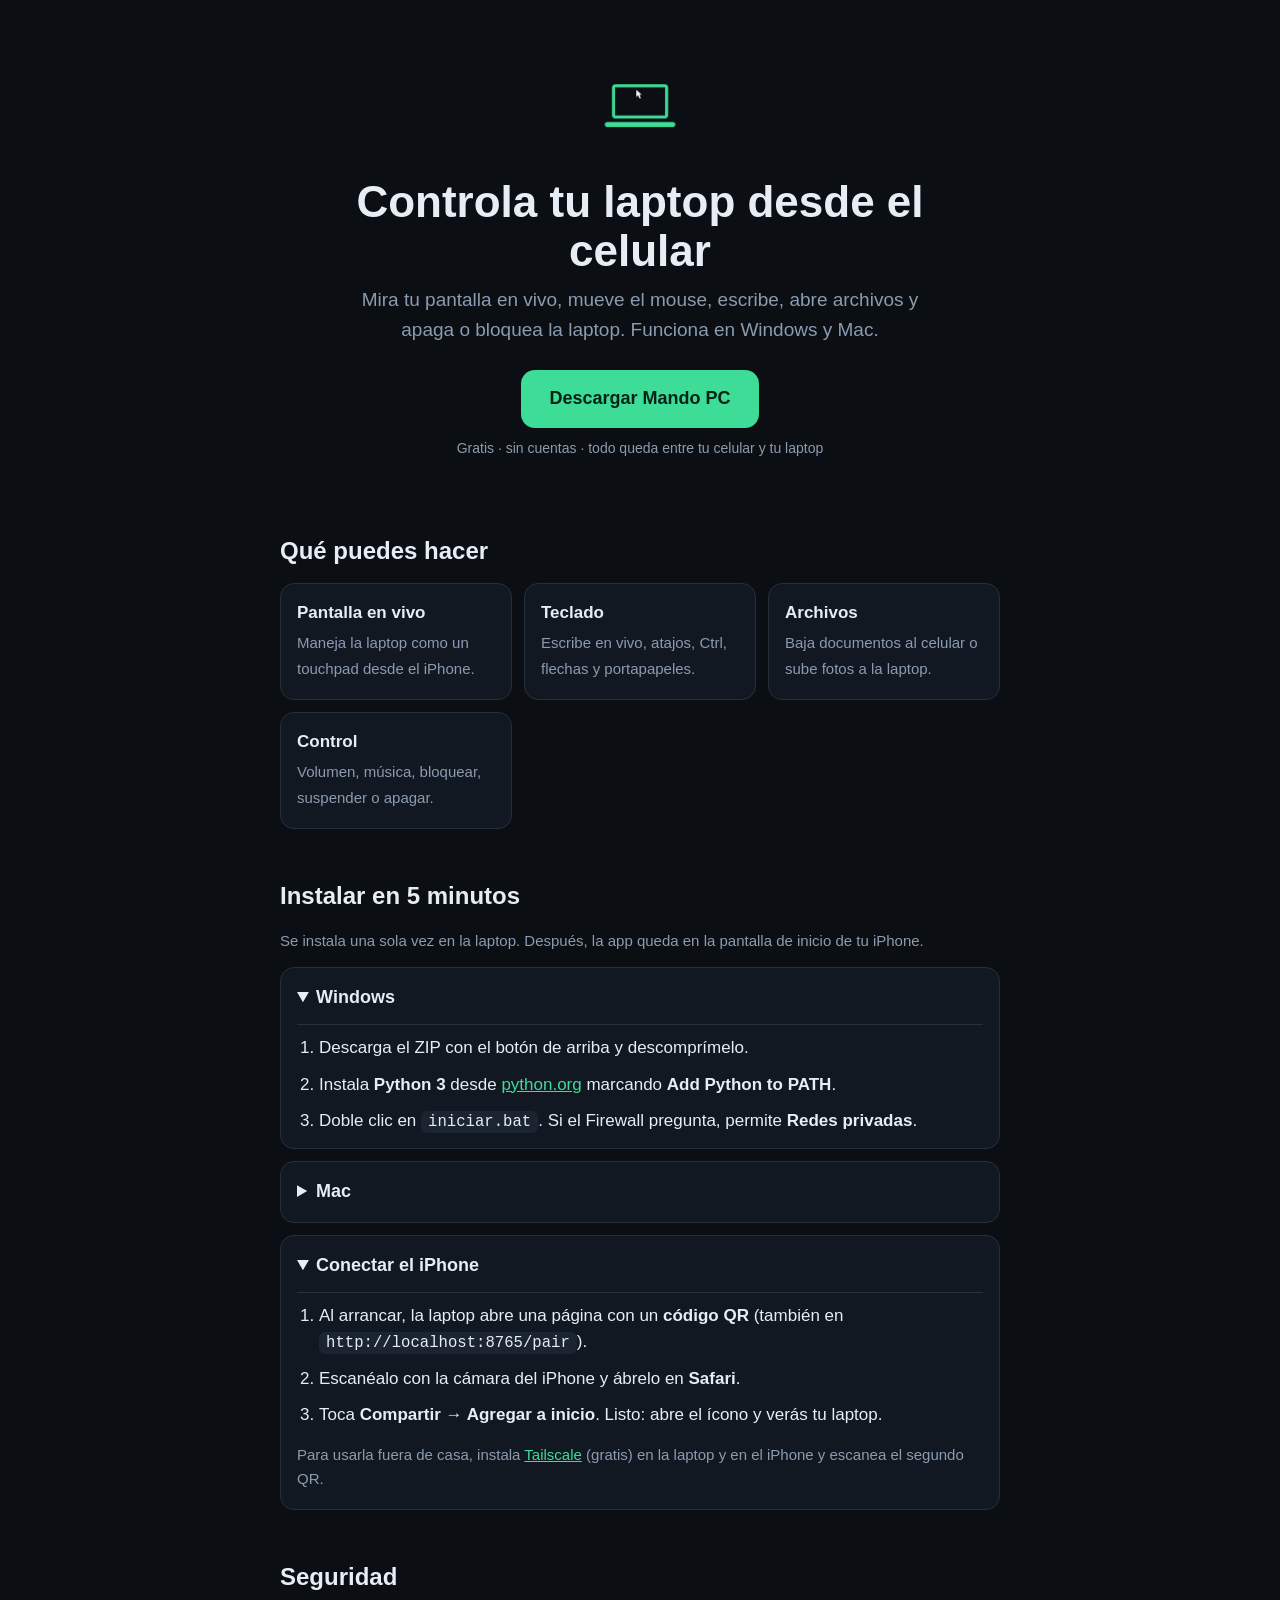
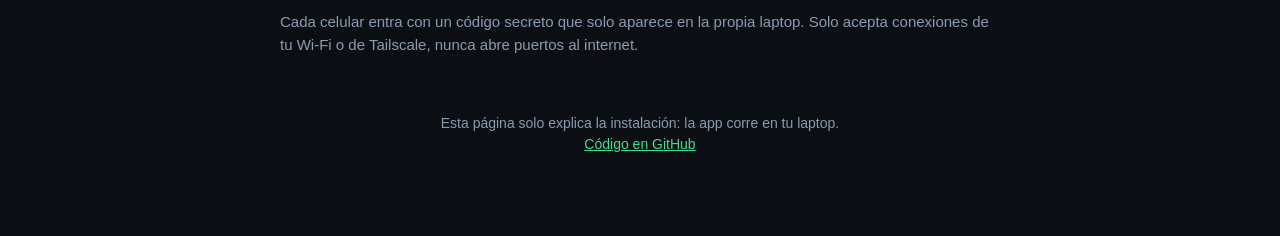
==== landing/index.html @ 9b5ba599 "Página de instalación para Netlify (landing) y netlify.toml Co-Authored-By: Claude Sonnet 5.5 <norep" ====
<!doctype html>
<html lang="es">
<head>
<meta charset="utf-8">
<meta name="viewport" content="width=device-width,initial-scale=1">
<meta name="theme-color" content="#0b0f14">
<meta name="description" content="Mando PC: controla tu laptop desde el celular. Pantalla en vivo, teclado, archivos y más. Instalación en 5 minutos para Windows y Mac.">
<link rel="icon" href="icon.png">
<title>Mando PC — controla tu laptop desde el celular</title>
<style>
:root{--bg:#0b0f14;--panel:#121821;--bd:#243040;--tx:#e6edf5;--mut:#8b9bb0;--ac:#3ddc97;--ac-tx:#06231a}
*{box-sizing:border-box}
body{margin:0;background:var(--bg);color:var(--tx);font:17px/1.55 -apple-system,BlinkMacSystemFont,"Segoe UI",Roboto,sans-serif}
main{max-width:760px;margin:0 auto;padding:40px 20px 80px}
header{text-align:center;padding:20px 0 10px}
header img{width:92px;height:92px;border-radius:22px}
h1{font-size:clamp(30px,6vw,44px);line-height:1.1;margin:18px 0 10px}
.lead{color:var(--mut);font-size:19px;max-width:560px;margin:0 auto}
.btn{display:inline-block;margin-top:26px;background:var(--ac);color:var(--ac-tx);font-weight:700;text-decoration:none;padding:15px 28px;border-radius:14px;font-size:18px}
.btn:active{filter:brightness(.9)}
.sub{color:var(--mut);font-size:14px;margin-top:10px}
h2{font-size:24px;margin:48px 0 14px}
.grid{display:grid;gap:12px;grid-template-columns:repeat(auto-fit,minmax(220px,1fr))}
.card{background:var(--panel);border:1px solid var(--bd);border-radius:14px;padding:16px}
.card b{display:block;margin-bottom:4px}
.card span{color:var(--mut);font-size:15px}
ol{padding-left:22px;margin:0}
li{margin:10px 0}
details{background:var(--panel);border:1px solid var(--bd);border-radius:14px;padding:4px 16px;margin:12px 0}
summary{cursor:pointer;font-weight:700;padding:12px 0;font-size:18px}
details[open] summary{border-bottom:1px solid var(--bd);margin-bottom:8px}
code{background:#1b2531;border-radius:6px;padding:2px 7px;font-size:.92em}
.note{color:var(--mut);font-size:15px}
footer{margin-top:56px;color:var(--mut);font-size:14px;text-align:center}
a{color:var(--ac)}
</style>
</head>
<body>
<main>
  <header>
    <img src="icon.png" alt="Mando PC" width="92" height="92">
    <h1>Controla tu laptop desde el celular</h1>
    <p class="lead">Mira tu pantalla en vivo, mueve el mouse, escribe, abre archivos y apaga o bloquea la laptop. Funciona en Windows y Mac.</p>
    <a class="btn" href="https://github.com/NBARILLAS28/connect-ai-qpp/archive/refs/heads/main.zip">Descargar Mando PC</a>
    <p class="sub">Gratis · sin cuentas · todo queda entre tu celular y tu laptop</p>
  </header>

  <h2>Qué puedes hacer</h2>
  <div class="grid">
    <div class="card"><b>Pantalla en vivo</b><span>Maneja la laptop como un touchpad desde el iPhone.</span></div>
    <div class="card"><b>Teclado</b><span>Escribe en vivo, atajos, Ctrl, flechas y portapapeles.</span></div>
    <div class="card"><b>Archivos</b><span>Baja documentos al celular o sube fotos a la laptop.</span></div>
    <div class="card"><b>Control</b><span>Volumen, música, bloquear, suspender o apagar.</span></div>
  </div>

  <h2>Instalar en 5 minutos</h2>
  <p class="note">Se instala una sola vez en la laptop. Después, la app queda en la pantalla de inicio de tu iPhone.</p>

  <details open>
    <summary>Windows</summary>
    <ol>
      <li>Descarga el ZIP con el botón de arriba y descomprímelo.</li>
      <li>Instala <b>Python 3</b> desde <a href="https://www.python.org/downloads/">python.org</a> marcando <b>Add Python to PATH</b>.</li>
      <li>Doble clic en <code>iniciar.bat</code>. Si el Firewall pregunta, permite <b>Redes privadas</b>.</li>
    </ol>
  </details>

  <details>
    <summary>Mac</summary>
    <ol>
      <li>Descarga el ZIP con el botón de arriba y descomprímelo.</li>
      <li>Si no tienes Python 3, abre <b>Terminal</b>, escribe <code>python3</code> y acepta la instalación que ofrece macOS.</li>
      <li>Doble clic en <code>iniciar.command</code> (si lo bloquea: clic derecho → Abrir).</li>
      <li>Acepta los permisos <b>Grabación de pantalla</b> y <b>Accesibilidad</b> en Ajustes del Sistema → Privacidad y seguridad, y vuelve a abrirlo.</li>
    </ol>
  </details>

  <details open>
    <summary>Conectar el iPhone</summary>
    <ol>
      <li>Al arrancar, la laptop abre una página con un <b>código QR</b> (también en <code>http://localhost:8765/pair</code>).</li>
      <li>Escanéalo con la cámara del iPhone y ábrelo en <b>Safari</b>.</li>
      <li>Toca <b>Compartir → Agregar a inicio</b>. Listo: abre el ícono y verás tu laptop.</li>
    </ol>
    <p class="note">Para usarla fuera de casa, instala <a href="https://tailscale.com/download">Tailscale</a> (gratis) en la laptop y en el iPhone y escanea el segundo QR.</p>
  </details>

  <h2>Seguridad</h2>
  <p class="note">Cada celular entra con un código secreto que solo aparece en la propia laptop. Solo acepta conexiones de tu Wi-Fi o de Tailscale, nunca abre puertos al internet.</p>

  <footer>
    Esta página solo explica la instalación: la app corre en tu laptop.<br>
    <a href="https://github.com/NBARILLAS28/connect-ai-qpp">Código en GitHub</a>
  </footer>
</main>
</body>
</html>
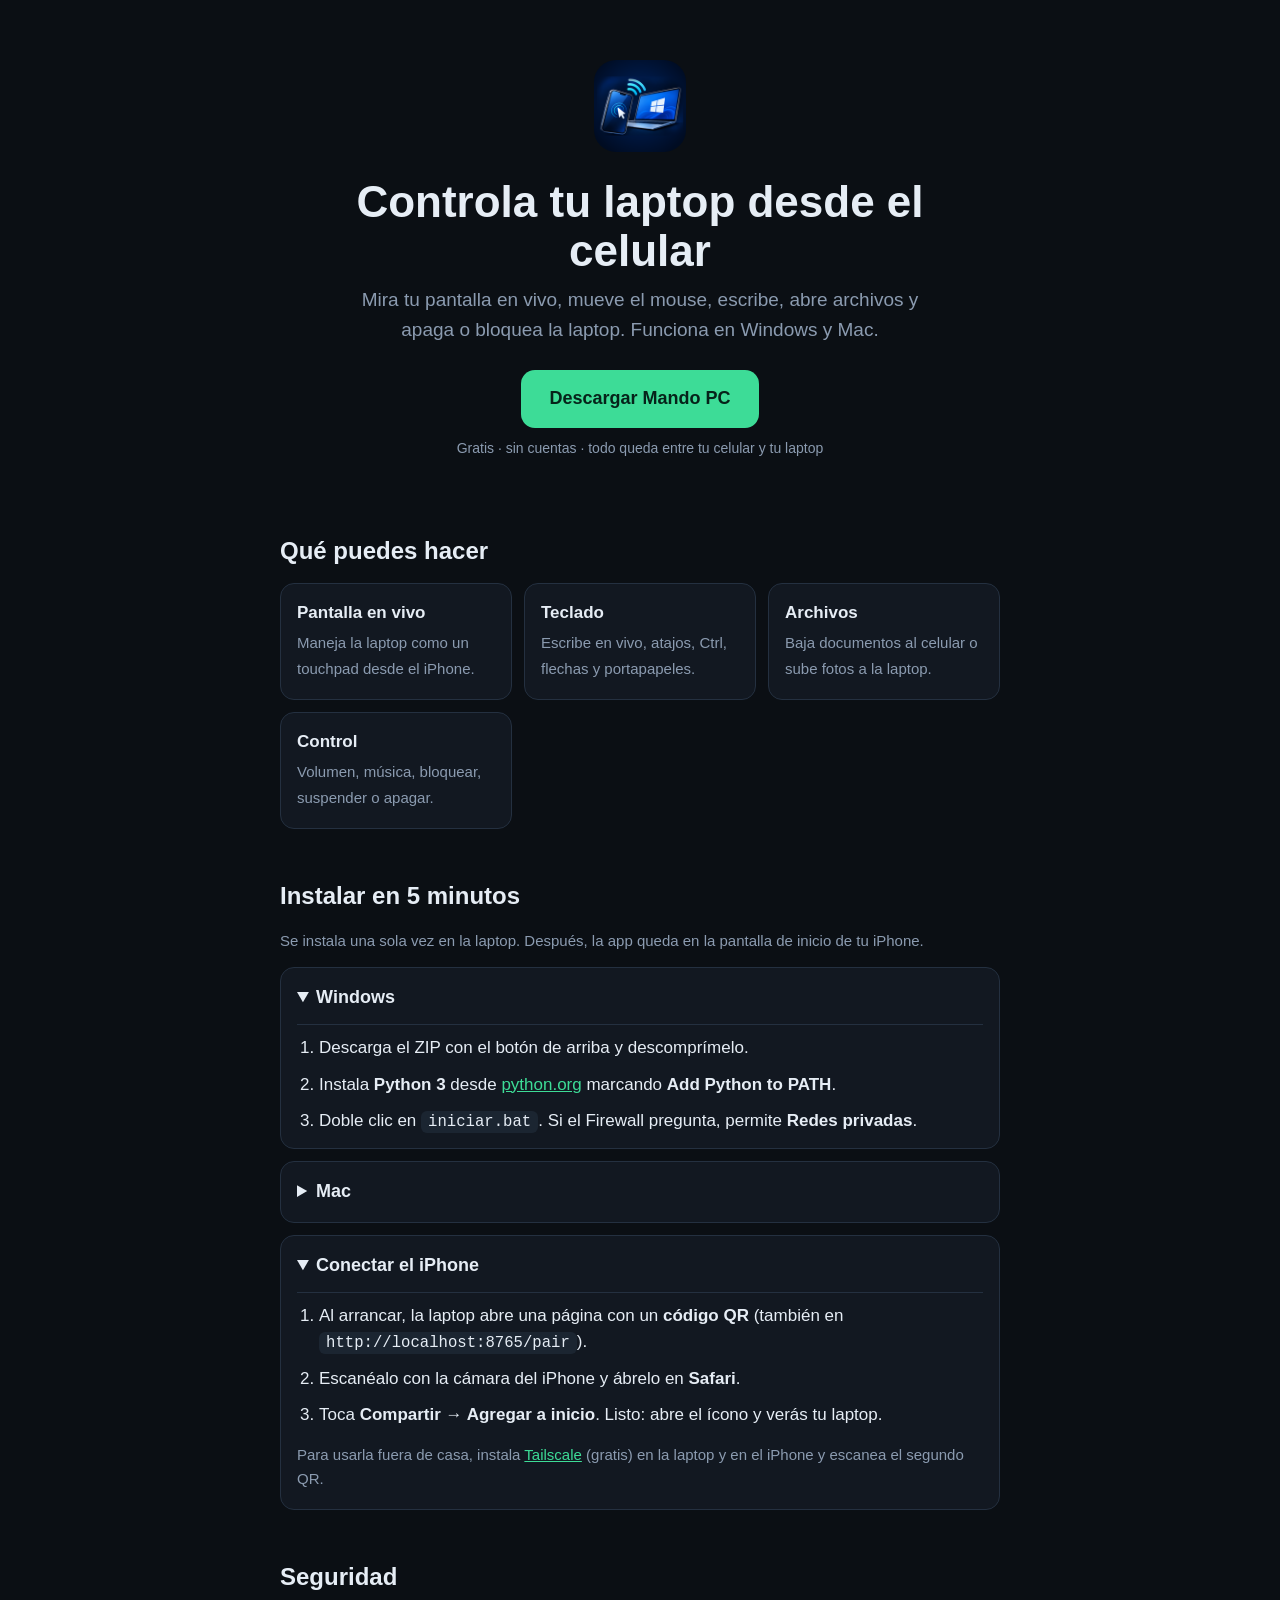
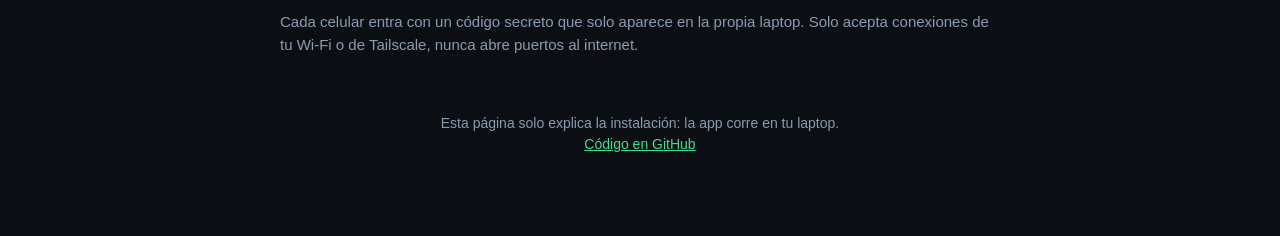
==== commit 2098fca6: "Nuevo ícono de la app basado en el logo Connect AI Co-Authored-By: Claude Sonnet 5.5 <noreply@anthro" ====
--- a/landing/index.html
+++ b/landing/index.html
@@ -6,6 +6,8 @@
 <meta name="theme-color" content="#0b0f14">
 <meta name="description" content="Mando PC: controla tu laptop desde el celular. Pantalla en vivo, teclado, archivos y más. Instalación en 5 minutos para Windows y Mac.">
 <link rel="icon" href="icon.png">
+<meta property="og:image" content="logo.png">
+<meta property="og:title" content="Mando PC">
 <title>Mando PC — controla tu laptop desde el celular</title>
 <style>
 :root{--bg:#0b0f14;--panel:#121821;--bd:#243040;--tx:#e6edf5;--mut:#8b9bb0;--ac:#3ddc97;--ac-tx:#06231a}
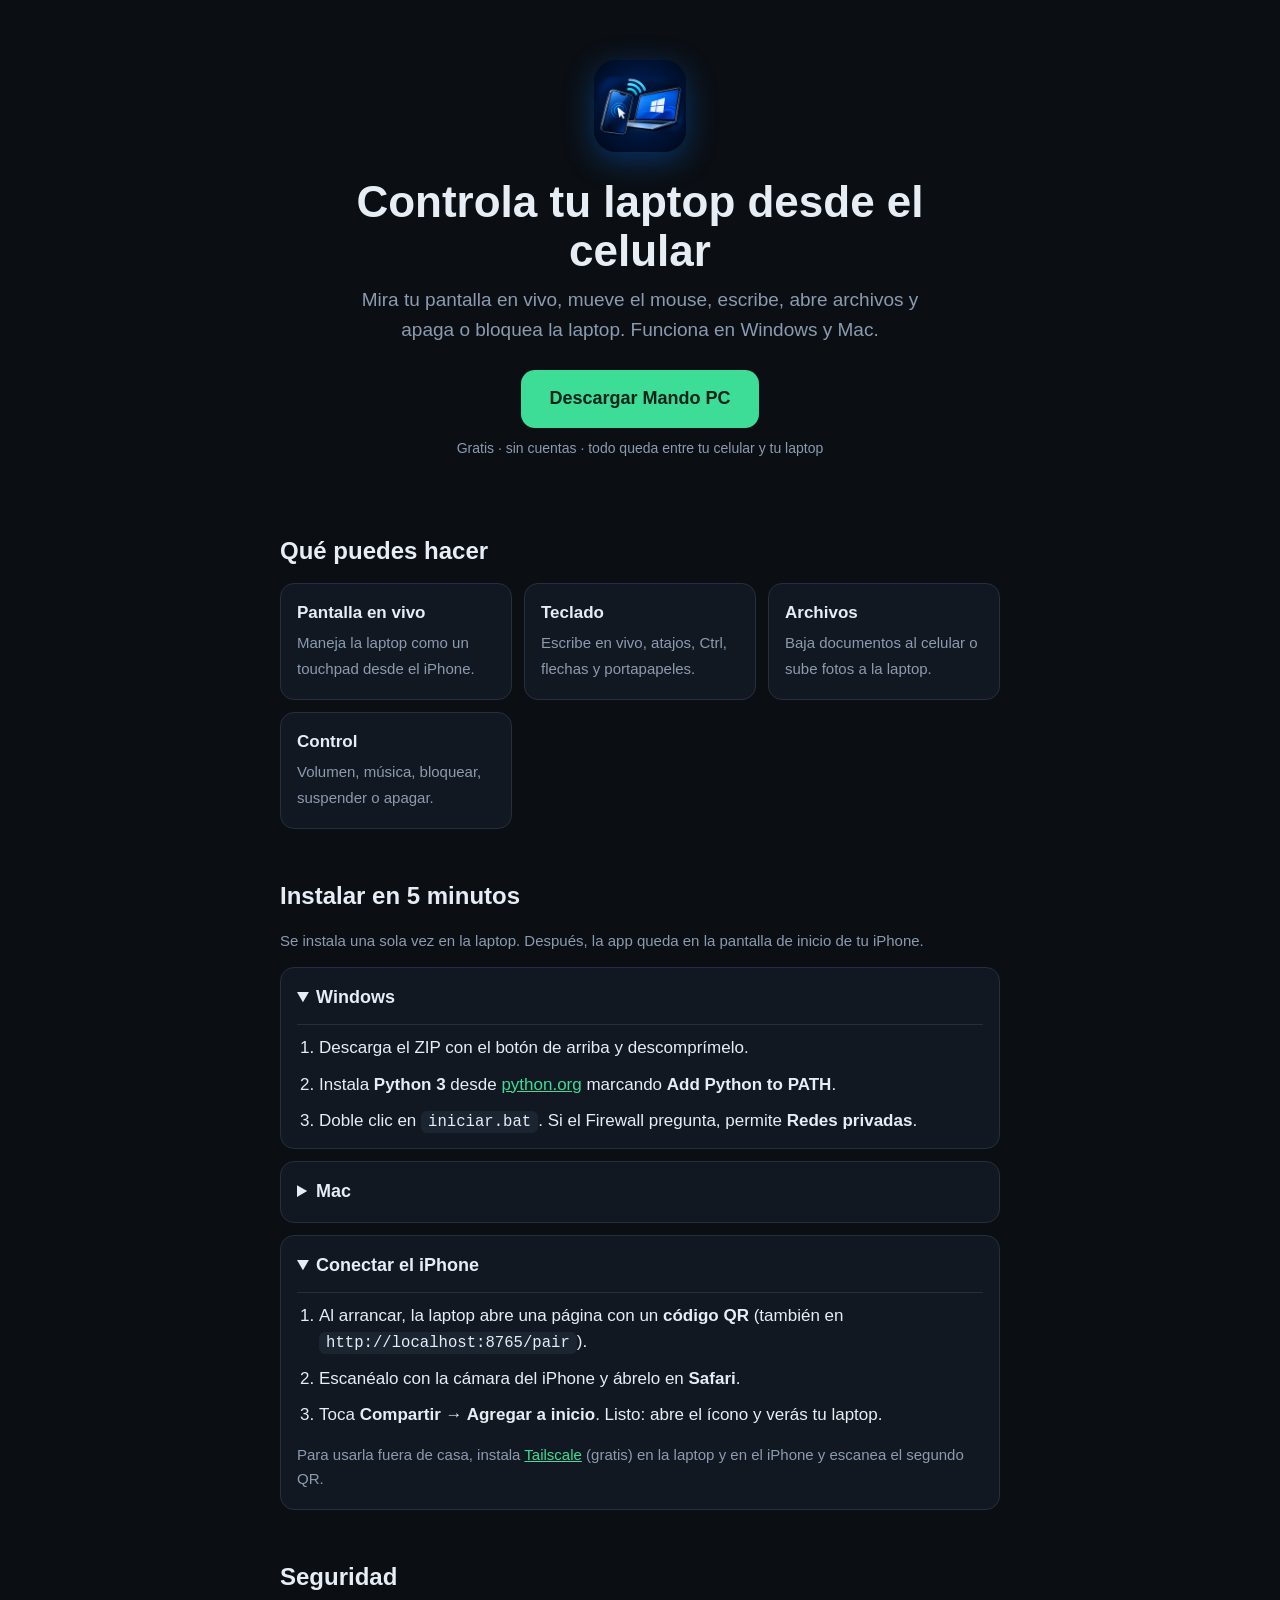
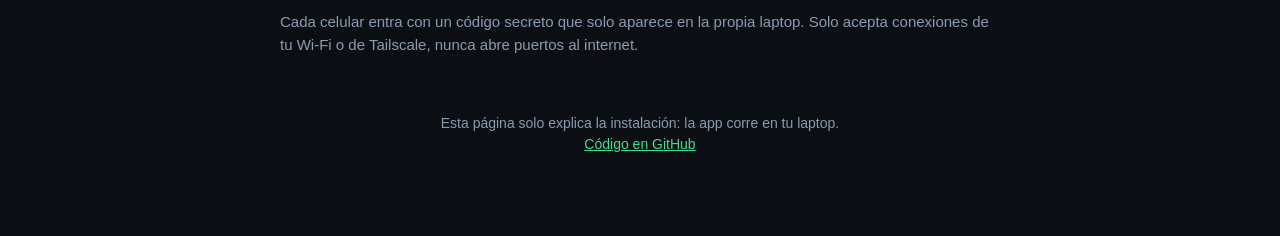
==== commit e6dccec4: "Mostrar el ícono en el encabezado de la app y en la página Co-Authored-By: Claude Sonnet 5.5 <norepl" ====
--- a/landing/index.html
+++ b/landing/index.html
@@ -40,7 +40,7 @@
 <body>
 <main>
   <header>
-    <img src="icon.png" alt="Mando PC" width="92" height="92">
+    <img src="icon.png" alt="Mando PC" width="96" height="96" style="border-radius:22px;box-shadow:0 8px 30px rgba(0,120,255,.35)">
     <h1>Controla tu laptop desde el celular</h1>
     <p class="lead">Mira tu pantalla en vivo, mueve el mouse, escribe, abre archivos y apaga o bloquea la laptop. Funciona en Windows y Mac.</p>
     <a class="btn" href="https://github.com/NBARILLAS28/connect-ai-qpp/archive/refs/heads/main.zip">Descargar Mando PC</a>
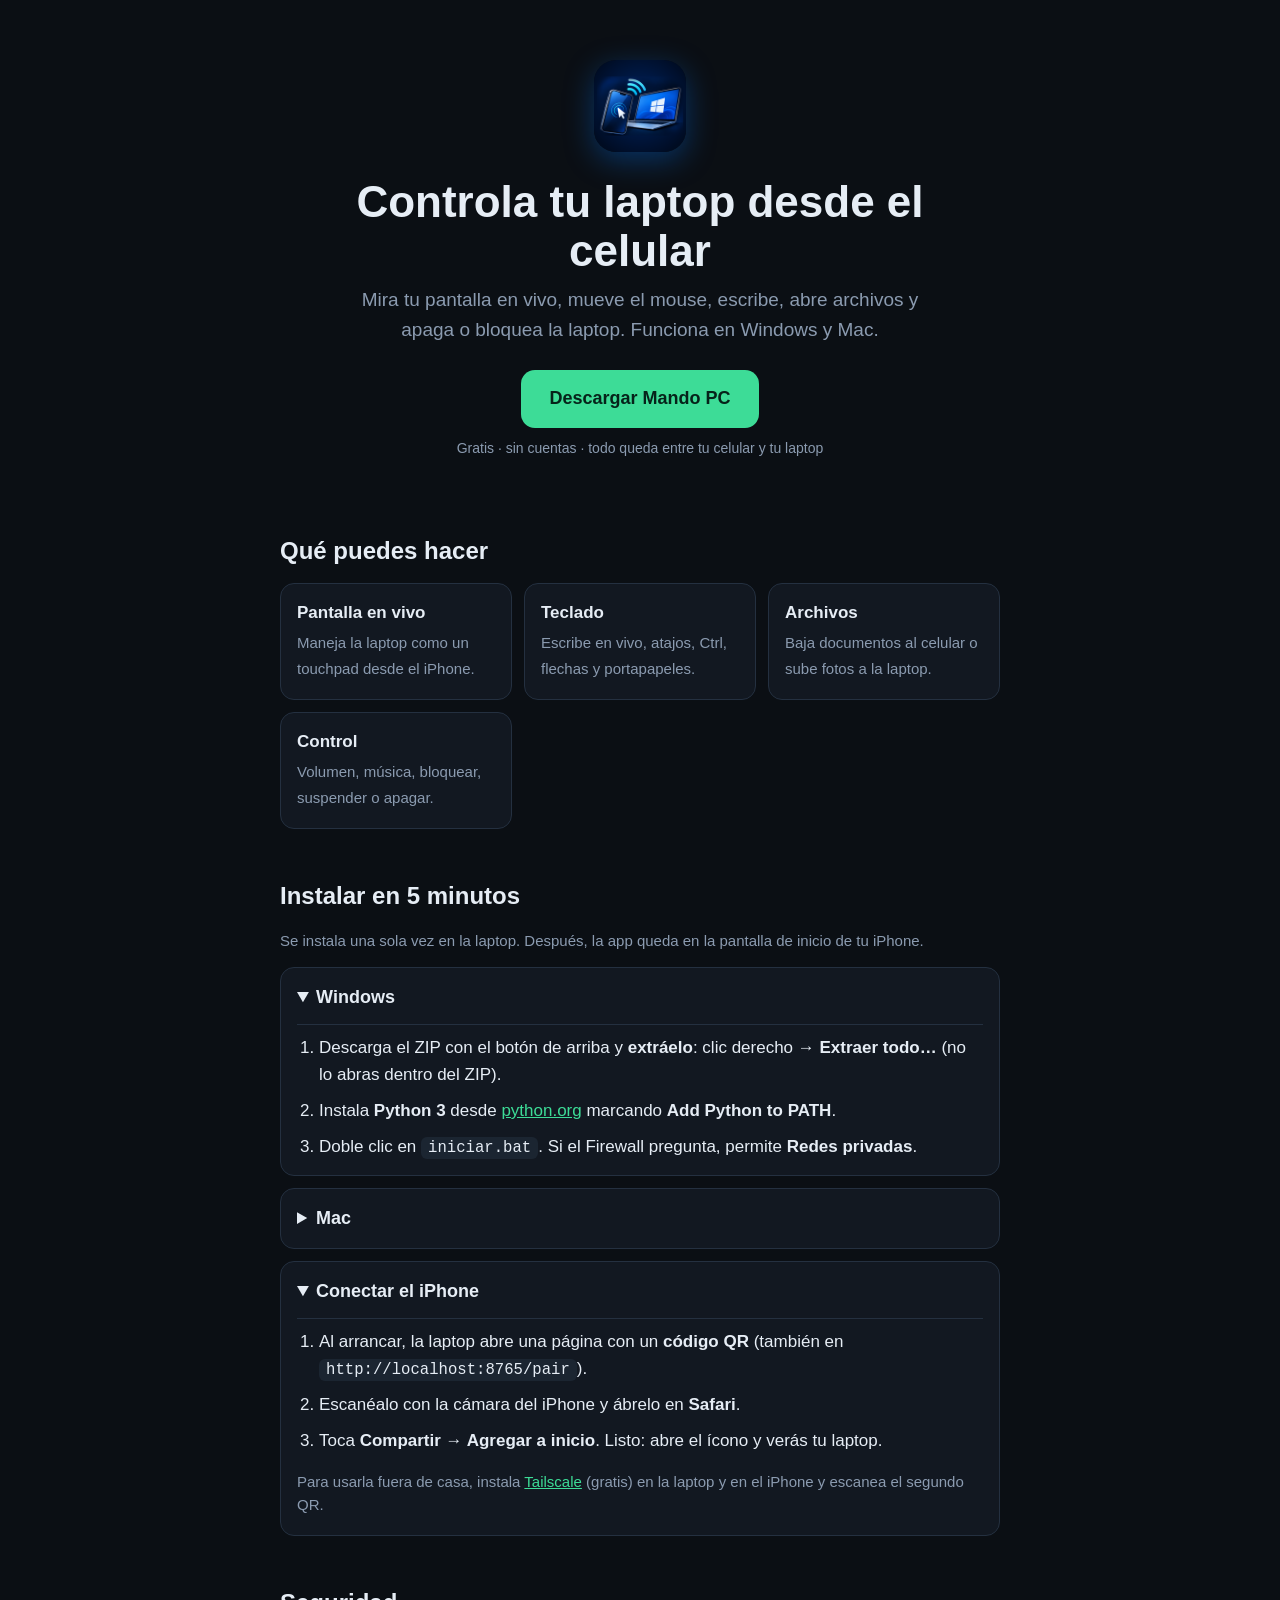
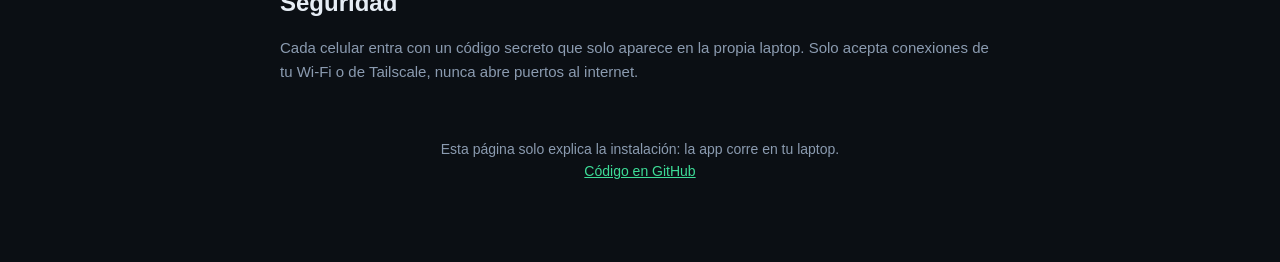
==== commit 705942b1: "Avisar y guiar cuando se abre el instalador dentro del ZIP Co-Authored-By: Claude Sonnet 5.5 <norepl" ====
--- a/landing/index.html
+++ b/landing/index.html
@@ -61,7 +61,7 @@
   <details open>
     <summary>Windows</summary>
     <ol>
-      <li>Descarga el ZIP con el botón de arriba y descomprímelo.</li>
+      <li>Descarga el ZIP con el botón de arriba y <b>extráelo</b>: clic derecho → <b>Extraer todo…</b> (no lo abras dentro del ZIP).</li>
       <li>Instala <b>Python 3</b> desde <a href="https://www.python.org/downloads/">python.org</a> marcando <b>Add Python to PATH</b>.</li>
       <li>Doble clic en <code>iniciar.bat</code>. Si el Firewall pregunta, permite <b>Redes privadas</b>.</li>
     </ol>
@@ -70,7 +70,7 @@
   <details>
     <summary>Mac</summary>
     <ol>
-      <li>Descarga el ZIP con el botón de arriba y descomprímelo.</li>
+      <li>Descarga el ZIP con el botón de arriba y <b>extráelo</b>: clic derecho → <b>Extraer todo…</b> (no lo abras dentro del ZIP).</li>
       <li>Si no tienes Python 3, abre <b>Terminal</b>, escribe <code>python3</code> y acepta la instalación que ofrece macOS.</li>
       <li>Doble clic en <code>iniciar.command</code> (si lo bloquea: clic derecho → Abrir).</li>
       <li>Acepta los permisos <b>Grabación de pantalla</b> y <b>Accesibilidad</b> en Ajustes del Sistema → Privacidad y seguridad, y vuelve a abrirlo.</li>
